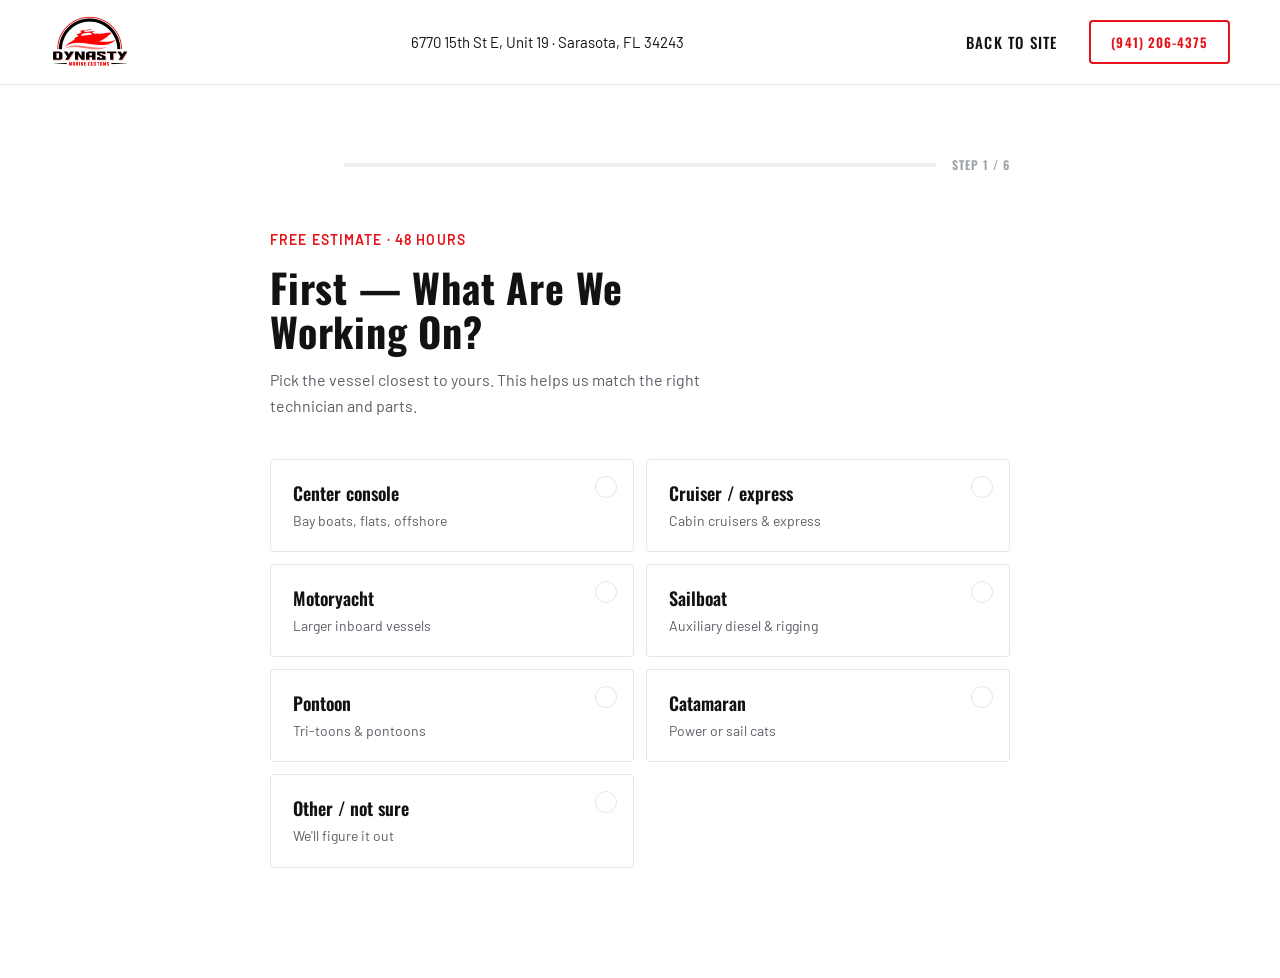
==== website/quote.html @ d771c6e1 "Dynasty Marine Customs — codebase and agent handoff Website source (8 static pages), agent operating" ====
<!DOCTYPE html>
<html lang="en">
<head>
<meta charset="UTF-8">
<meta name="viewport" content="width=device-width, initial-scale=1.0">
<title>Build Your Estimate — Dynasty Marine Customs | Sarasota, FL</title>
<meta name="description" content="Answer a few quick questions and we'll build a tailored marine service estimate. Free estimates within 48 hours across Florida's Suncoast.">
<link rel="icon" href="assets/logo.png">
<link rel="preconnect" href="https://fonts.googleapis.com">
<link rel="preconnect" href="https://fonts.gstatic.com" crossorigin>
<link href="https://fonts.googleapis.com/css2?family=Oswald:wght@300;400;500;600;700&family=Barlow:wght@400;500;600;700&display=swap" rel="stylesheet">
<link rel="stylesheet" href="assets/dynasty.css">
<style>
/* ---- quote wizard (page-specific, built on Dynasty tokens) ---- */
.quote-wrap{max-width:820px; margin:0 auto; padding:clamp(28px,5vw,64px) var(--gutter) clamp(60px,9vw,110px);
  min-height:calc(100vh - 76px); display:flex; flex-direction:column}
.q-top{display:flex; align-items:center; gap:16px; margin-bottom:clamp(26px,5vw,48px)}
.q-back{display:inline-flex; align-items:center; gap:7px; font-family:var(--font-display); font-size:13px;
  font-weight:var(--fw-semibold); letter-spacing:var(--ls-caps); text-transform:uppercase; color:var(--text-secondary);
  background:transparent; border:none; cursor:pointer; padding:6px 2px; transition:color var(--dur-base) var(--ease-standard)}
.q-back:hover{color:var(--brand-primary)}
.q-back[hidden]{visibility:hidden}
.q-prog{flex:1; height:4px; background:var(--fog); overflow:hidden}
.q-prog i{display:block; height:100%; width:0; background:var(--brand-primary); transition:width .45s var(--ease-standard)}
.q-count{font-family:var(--font-display); font-size:var(--fs-caption); font-weight:var(--fw-semibold);
  letter-spacing:var(--ls-caps); text-transform:uppercase; color:var(--text-muted); white-space:nowrap;
  font-variant-numeric:tabular-nums}

.q-stage{flex:1}
.q-card{animation:qin .34s var(--ease-standard)}
@keyframes qin{from{opacity:0; transform:translateY(12px)} to{opacity:1; transform:none}}
@media(prefers-reduced-motion:reduce){.q-card{animation:none}}
.q-kick{display:block; margin-bottom:14px}
.q-h{font-family:var(--font-display); font-size:clamp(28px,4.6vw,var(--fs-display-lg)); font-weight:var(--fw-bold);
  line-height:var(--lh-tight); letter-spacing:var(--ls-display); color:var(--text-primary); max-width:20ch}
.q-sub{font-family:var(--font-body); color:var(--text-secondary); font-size:var(--fs-body-md);
  line-height:var(--lh-body); margin-top:14px; max-width:48ch}

.opts{display:grid; grid-template-columns:repeat(2,minmax(0,1fr)); gap:12px; margin-top:clamp(26px,4vw,40px)}
.opts.one{grid-template-columns:1fr}
.opt{position:relative; text-align:left; background:var(--surface-card); border:1px solid var(--border-default);
  border-radius:var(--radius-sm); padding:20px 22px; cursor:pointer; font-family:inherit;
  transition:border-color var(--dur-base) var(--ease-standard), background var(--dur-base) var(--ease-standard);
  display:flex; flex-direction:column; gap:5px}
.opt:hover{border-color:var(--ink-300)}
.opt.sel{border-color:var(--brand-primary); background:var(--red-100)}
.opt .ot{font-family:var(--font-display); font-weight:var(--fw-semibold); font-size:18px;
  color:var(--text-primary); padding-right:30px}
.opt .od{font-family:var(--font-body); font-size:var(--fs-body-sm); color:var(--text-secondary); line-height:1.45}
.opt .ck{position:absolute; top:16px; right:16px; width:22px; height:22px; border-radius:50%;
  border:1.5px solid var(--border-default); display:flex; align-items:center; justify-content:center;
  transition:var(--dur-base) var(--ease-standard); color:var(--white)}
.opt.sel .ck{background:var(--brand-primary); border-color:var(--brand-primary)}
.opt:not(.sel) .ck svg{opacity:0}
.opt.multi .ck{border-radius:var(--radius-sm)}
@media(max-width:560px){.opts{grid-template-columns:1fr}}

.q-actions{display:flex; align-items:center; gap:16px; margin-top:clamp(28px,4vw,40px); flex-wrap:wrap}
.q-skip{background:transparent; border:none; cursor:pointer; font-family:var(--font-body); font-size:var(--fs-body-sm);
  font-weight:var(--fw-semibold); color:var(--text-muted); text-decoration:underline; text-underline-offset:3px;
  transition:color var(--dur-base) var(--ease-standard)}
.q-skip:hover{color:var(--brand-primary)}
.q-note{font-family:var(--font-body); font-size:var(--fs-body-sm); color:var(--text-muted)}

/* mini dual-select block (engine) */
.q-block{margin-top:26px}
.q-block + .q-block{margin-top:24px}
.q-bl-l{font-family:var(--font-display); font-size:var(--fs-caption); font-weight:var(--fw-semibold);
  letter-spacing:var(--ls-caps); text-transform:uppercase; color:var(--brand-primary); margin-bottom:12px}
.chips{display:flex; flex-wrap:wrap; gap:9px}
.chip{background:var(--surface-card); border:1px solid var(--border-default); border-radius:var(--radius-sm);
  padding:10px 18px; font-family:var(--font-display); font-size:14px; font-weight:var(--fw-medium);
  letter-spacing:.02em; color:var(--text-secondary); cursor:pointer;
  transition:var(--dur-base) var(--ease-standard)}
.chip:hover{border-color:var(--ink-300)}
.chip.sel{background:var(--brand-primary); border-color:var(--brand-primary); color:var(--white)}

/* form */
.fields{display:grid; grid-template-columns:1fr 1fr; gap:16px; margin-top:clamp(26px,4vw,38px)}
.fields .field{display:flex; flex-direction:column; gap:7px; margin:0}
.fields .field.full{grid-column:1/-1}
.fields .field label{font-family:var(--font-display); font-size:var(--fs-caption); font-weight:var(--fw-semibold);
  letter-spacing:var(--ls-caps); text-transform:uppercase; color:var(--text-secondary)}
.fields .field label .req{color:var(--brand-primary)}
.fields .field input, .fields .field textarea{font-family:var(--font-body); font-size:var(--fs-body-md);
  color:var(--text-primary); background:var(--surface-card); border:1px solid var(--border-default);
  border-radius:var(--radius-sm); padding:14px 16px; width:100%;
  transition:border-color var(--dur-base) var(--ease-standard)}
.fields .field input:focus, .fields .field textarea:focus{outline:2px solid var(--focus-ring); outline-offset:1px;
  border-color:var(--brand-primary)}
.fields .field textarea{resize:vertical; min-height:96px}
.fields .field .err{font-family:var(--font-body); font-size:13px; color:var(--brand-primary);
  font-weight:var(--fw-semibold); display:none}
.fields .field.invalid input{border-color:var(--brand-primary)}
.fields .field.invalid .err{display:block}
@media(max-width:560px){.fields{grid-template-columns:1fr}}

/* review */
.rev-list{margin-top:clamp(24px,4vw,36px); border-top:1px solid var(--border-default)}
.rev-row{display:grid; grid-template-columns:minmax(0,.5fr) minmax(0,1fr) auto; gap:18px; align-items:baseline;
  padding:16px 4px; border-bottom:1px solid var(--border-default)}
.rev-row .rk{font-family:var(--font-display); font-size:var(--fs-caption); font-weight:var(--fw-semibold);
  letter-spacing:var(--ls-caps); text-transform:uppercase; color:var(--text-muted)}
.rev-row .rv{font-family:var(--font-body); font-size:var(--fs-body-md); color:var(--text-primary)}
.rev-row .re{font-family:var(--font-body); font-size:13px; font-weight:var(--fw-semibold); color:var(--brand-primary);
  background:transparent; border:none; cursor:pointer; text-decoration:underline; text-underline-offset:3px}
.rev-cta{margin-top:clamp(30px,4vw,42px); display:flex; gap:14px; flex-wrap:wrap; align-items:center}
.rev-fine{font-family:var(--font-body); font-size:13px; color:var(--text-muted); margin-top:20px;
  max-width:54ch; line-height:var(--lh-body)}

/* thank you */
.ty{text-align:center; max-width:560px; margin:clamp(30px,8vw,80px) auto 0}
.ty .seal{width:66px; height:66px; border-radius:50%; background:var(--red-100); border:2px solid var(--red-500);
  display:flex; align-items:center; justify-content:center; margin:0 auto 26px; color:var(--brand-primary)}
.ty h2{font-family:var(--font-display); font-size:clamp(30px,5vw,var(--fs-display-lg)); font-weight:var(--fw-bold);
  line-height:var(--lh-tight); letter-spacing:var(--ls-display)}
.ty p{font-family:var(--font-body); color:var(--text-secondary); font-size:var(--fs-body-lg);
  line-height:var(--lh-body); margin-top:18px}
.ty .acts{margin-top:34px; display:flex; gap:12px; justify-content:center; flex-wrap:wrap}
</style>
</head>
<body>

<header class="site">
  <div class="wrap masthead">
    <a class="brand" href="index.html"><img src="assets/logo.png" alt="Dynasty Marine Customs"></a>
    <div class="addr">6770 15th St E, Unit 19 &middot; Sarasota, FL 34243</div>
    <nav class="mnav">
      <a class="lk" href="index.html">Back to site</a>
      <a class="btn btn-outline btn-sm" href="tel:+19412064375">(941) 206-4375</a>
    </nav>
  </div>
</header>

<main class="quote-wrap">
  <div class="q-top">
    <button class="q-back" id="qBack" hidden>
      <svg width="15" height="15" viewBox="0 0 24 24" fill="none" stroke="currentColor" stroke-width="2.4" stroke-linecap="round" stroke-linejoin="round"><path d="M19 12H5M12 19l-7-7 7-7"/></svg>
      Back
    </button>
    <div class="q-prog"><i id="qBar"></i></div>
    <span class="q-count" id="qCount">Step 1</span>
  </div>
  <div class="q-stage" id="qStage"></div>
</main>

<script>
const PHONE='+19412064375', PHONE_DISPLAY='(941) 206-4375', EMAIL='info@dynastymarinecustoms.com';
const A={vessel:'',needs:[],engineType:'',engineCount:'',elec:[],lastService:'',installs:[],timeframe:'',budget:'',name:'',phone:'',email:'',makeModel:'',location:'',notes:''};

const check='<span class="ck"><svg width="12" height="12" viewBox="0 0 24 24" fill="none" stroke="currentColor" stroke-width="3.2" stroke-linecap="round" stroke-linejoin="round"><path d="M20 6L9 17l-5-5"/></svg></span>';

/* single-select option sets */
const VESSELS=[
  ['Center console','Bay boats, flats, offshore'],
  ['Cruiser / express','Cabin cruisers & express'],
  ['Motoryacht','Larger inboard vessels'],
  ['Sailboat','Auxiliary diesel & rigging'],
  ['Pontoon','Tri-toons & pontoons'],
  ['Catamaran','Power or sail cats'],
  ['Other / not sure',"We'll figure it out"],
];
const NEEDS=[
  ['Annual service & maintenance','Seasonal inspection, keep her survey-ready'],
  ['Engine repower','New diesel, gas, or outboard power'],
  ['Outdrive & outboard','Lower unit, gearcase, outboard service'],
  ['Marine electronics','Nav, switching, radar, audio'],
  ['Oil, fuel & cooling','Oil changes, fuel & cooling care'],
  ['Custom install','Audio, SeaDek, lighting, PPF & more'],
  ['Not sure — diagnose it',"Something's off, help us pin it down"],
];
const TIMEFRAME=[
  ['ASAP','Something needs attention now'],
  ['This month','Ready to schedule soon'],
  ['This season','Planning the next few weeks'],
  ['Just planning ahead','Gathering info for later'],
];
const BUDGET=[
  ['Under $1,000',''],['$1,000 – $5,000',''],['$5,000 – $15,000',''],['$15,000+',''],['Not sure yet',"That's fine — we'll advise"],
];
const ELEC=[['New display / chartplotter'],['Full nav & radar package'],['Digital switching & monitoring'],['Marine audio'],['Not sure yet']];
const INSTALLS=[['Marine audio (Wet Sounds)'],['SeaDek flooring'],['Lighting (Lumitec)'],['Anchor (PowerPole / Minn Kota)'],['Paint protection film'],['Something else']];

function buildFlow(){
  const f=['vessel','needs'];
  if(A.needs.includes('Engine repower')) f.push('engine');
  else if(A.needs.includes('Marine electronics')) f.push('elec');
  else if(A.needs.includes('Annual service & maintenance')) f.push('service');
  else if(A.needs.includes('Custom install')) f.push('install');
  f.push('timeframe','budget','details','review');
  return f;
}
let idx=0, done=false;

const stage=document.getElementById('qStage');
const bar=document.getElementById('qBar'), count=document.getElementById('qCount'), back=document.getElementById('qBack');

function render(){
  const flow=buildFlow();
  if(idx>=flow.length) idx=flow.length-1;
  const id=flow[idx];
  const total=flow.length;
  bar.style.width=((idx)/(total-1)*100)+'%';
  count.textContent=done?'Done':`Step ${idx+1} / ${total}`;
  back.hidden = idx===0 || done;
  stage.innerHTML=SCREENS[id]();
  wire(id);
}

/* ---------- screen templates ---------- */
function optCards(list,selected,multi){
  return `<div class="opts">`+list.map(o=>{
    const val=o[0]; const sel=multi?selected.includes(val):selected===val;
    return `<button class="opt ${multi?'multi':''} ${sel?'sel':''}" data-v="${val}">
      ${check}
      <span class="ot">${val}</span>${o[1]?`<span class="od">${o[1]}</span>`:''}
    </button>`;
  }).join('')+`</div>`;
}
const SCREENS={
  vessel:()=>`<div class="q-card">
    <span class="eyebrow q-kick">Free estimate &middot; 48 hours</span>
    <h1 class="q-h">First — What Are We Working On?</h1>
    <p class="q-sub">Pick the vessel closest to yours. This helps us match the right technician and parts.</p>
    ${optCards(VESSELS,A.vessel,false)}
  </div>`,
  needs:()=>`<div class="q-card">
    <span class="eyebrow q-kick">What you need</span>
    <h1 class="q-h">What Can We Help With?</h1>
    <p class="q-sub">Choose everything that applies — you can pick more than one.</p>
    ${optCards(NEEDS,A.needs,true)}
    <div class="q-actions">
      <button class="btn btn-primary" id="cont">Continue</button>
      <span class="q-note" id="needNote">Select at least one to continue</span>
    </div>
  </div>`,
  engine:()=>`<div class="q-card">
    <span class="eyebrow q-kick">Repower details</span>
    <h1 class="q-h">Tell Us About Her Current Power.</h1>
    <p class="q-sub">A rough idea is plenty — we'll confirm the specifics on site.</p>
    <div class="q-block">
      <div class="q-bl-l">Current engine</div>
      <div class="chips" data-grp="engineType">
        ${['Outboard','Inboard diesel','Inboard gas','Sterndrive (I/O)','Not sure'].map(v=>`<button class="chip ${A.engineType===v?'sel':''}" data-v="${v}">${v}</button>`).join('')}
      </div>
    </div>
    <div class="q-block">
      <div class="q-bl-l">How many engines</div>
      <div class="chips" data-grp="engineCount">
        ${['1','2','3+'].map(v=>`<button class="chip ${A.engineCount===v?'sel':''}" data-v="${v}">${v}</button>`).join('')}
      </div>
    </div>
    <div class="q-actions"><button class="btn btn-primary" id="cont">Continue</button></div>
  </div>`,
  elec:()=>`<div class="q-card">
    <span class="eyebrow q-kick">Electronics</span>
    <h1 class="q-h">What Are You After at the Helm?</h1>
    <p class="q-sub">Pick anything that fits — we install and calibrate it all.</p>
    ${optCards(ELEC,A.elec,true)}
    <div class="q-actions"><button class="btn btn-primary" id="cont">Continue</button></div>
  </div>`,
  service:()=>`<div class="q-card">
    <span class="eyebrow q-kick">Maintenance</span>
    <h1 class="q-h">When Was Her Last Full Service?</h1>
    <p class="q-sub">This helps us scope how thorough the inspection needs to be.</p>
    ${optCards([['This season'],['Last year'],['2+ years ago'],['New to me / unknown']],A.lastService,false)}
  </div>`,
  install:()=>`<div class="q-card">
    <span class="eyebrow q-kick">Custom install</span>
    <h1 class="q-h">What Are We Adding?</h1>
    <p class="q-sub">Select everything you're considering.</p>
    ${optCards(INSTALLS,A.installs,true)}
    <div class="q-actions"><button class="btn btn-primary" id="cont">Continue</button></div>
  </div>`,
  timeframe:()=>`<div class="q-card">
    <span class="eyebrow q-kick">Timing</span>
    <h1 class="q-h">When Would You Like to Get on the Schedule?</h1>
    ${optCards(TIMEFRAME,A.timeframe,false)}
  </div>`,
  budget:()=>`<div class="q-card">
    <span class="eyebrow q-kick">Budget &middot; optional</span>
    <h1 class="q-h">Any Budget in Mind?</h1>
    <p class="q-sub">Totally optional — it just helps us tailor the recommendation to what matters most to you.</p>
    ${optCards(BUDGET,A.budget,false)}
    <div class="q-actions"><button class="q-skip" id="skip">Skip this step</button></div>
  </div>`,
  details:()=>`<div class="q-card">
    <span class="eyebrow q-kick">Almost done</span>
    <h1 class="q-h">Where Should We Send the Estimate?</h1>
    <p class="q-sub">We'll reach out within 48 hours. No spam, no obligation.</p>
    <div class="fields">
      <div class="field" data-f="name"><label>Name <span class="req">*</span></label><input id="f-name" value="${esc(A.name)}" placeholder="Your name" autocomplete="name"><span class="err">Please add your name</span></div>
      <div class="field" data-f="phone"><label>Phone <span class="req">*</span></label><input id="f-phone" value="${esc(A.phone)}" placeholder="(941) 000-0000" inputmode="tel" autocomplete="tel"><span class="err">Please add a phone number</span></div>
      <div class="field full" data-f="email"><label>Email <span class="req">*</span></label><input id="f-email" value="${esc(A.email)}" placeholder="you@email.com" inputmode="email" autocomplete="email"><span class="err">Please add a valid email</span></div>
      <div class="field" data-f="makeModel"><label>Vessel make &amp; model</label><input id="f-mm" value="${esc(A.makeModel)}" placeholder="e.g. Grady-White 282"></div>
      <div class="field" data-f="location"><label>Where's she kept?</label><input id="f-loc" value="${esc(A.location)}" placeholder="Marina or city"></div>
      <div class="field full" data-f="notes"><label>Anything else we should know?</label><textarea id="f-notes" placeholder="Symptoms, deadlines, questions…">${esc(A.notes)}</textarea></div>
    </div>
    <div class="q-actions"><button class="btn btn-primary" id="cont">Review request</button></div>
  </div>`,
  review:()=>{
    const rows=summaryRows();
    return `<div class="q-card">
      <span class="eyebrow q-kick">Review</span>
      <h1 class="q-h">Here's What We'll Send.</h1>
      <p class="q-sub">Give it a look — tap edit on anything you'd like to change.</p>
      <div class="rev-list">${rows}</div>
      <div class="rev-cta">
        <button class="btn btn-primary" id="send">Send to Dynasty</button>
        <a class="btn btn-outline" href="tel:${PHONE}">Or call ${PHONE_DISPLAY}</a>
      </div>
      <p class="rev-fine">Tapping &ldquo;Send&rdquo; opens a pre-filled email to our shop with your answers — just hit send in your mail app. Prefer to talk it through? Give us a call anytime during shop hours.</p>
    </div>`;
  },
  thanks:()=>`<div class="ty q-card">
    <div class="seal"><svg width="30" height="30" viewBox="0 0 24 24" fill="none" stroke="currentColor" stroke-width="2.4" stroke-linecap="round" stroke-linejoin="round"><path d="M20 6L9 17l-5-5"/></svg></div>
    <h2>Your Request Is Ready.</h2>
    <p>We just opened a pre-filled email in your mail app — hit send and we'll get back to you within 48 hours. Didn't see it open? Call us and we'll take the details over the phone.</p>
    <div class="acts">
      <a class="btn btn-primary" href="tel:${PHONE}">Call ${PHONE_DISPLAY}</a>
      <a class="btn btn-outline" href="index.html">Back to site</a>
    </div>
  </div>`
};

/* ---------- wiring ---------- */
function wire(id){
  stage.querySelectorAll('.opt').forEach(el=>el.addEventListener('click',()=>onOpt(id,el)));
  stage.querySelectorAll('.chip').forEach(el=>el.addEventListener('click',()=>{
    const grp=el.closest('.chips').dataset.grp;
    A[grp]=el.dataset.v;
    el.closest('.chips').querySelectorAll('.chip').forEach(c=>c.classList.toggle('sel',c===el));
  }));
  const cont=stage.querySelector('#cont'); if(cont) cont.addEventListener('click',()=>onContinue(id));
  const skip=stage.querySelector('#skip'); if(skip) skip.addEventListener('click',()=>{A.budget=A.budget||'—skipped—';next();});
  const send=stage.querySelector('#send'); if(send) send.addEventListener('click',submit);
  stage.querySelectorAll('.re').forEach(el=>el.addEventListener('click',()=>{idx=parseInt(el.dataset.to,10);done=false;render();}));
  const map={'f-name':'name','f-phone':'phone','f-email':'email','f-mm':'makeModel','f-loc':'location','f-notes':'notes'};
  Object.entries(map).forEach(([fid,key])=>{const inp=stage.querySelector('#'+fid); if(inp) inp.addEventListener('input',e=>A[key]=e.target.value);});
}
function onOpt(id,el){
  const v=el.dataset.v;
  if(id==='needs'){ toggleMulti('needs',v,el); const n=stage.querySelector('#needNote'); if(n) n.style.display=A.needs.length?'none':''; return; }
  if(id==='elec'){ toggleMulti('elec',v,el); return; }
  if(id==='install'){ toggleMulti('installs',v,el); return; }
  const key = id==='vessel'?'vessel': id==='timeframe'?'timeframe': id==='budget'?'budget': id==='service'?'lastService':null;
  if(!key) return;
  A[key]=v;
  stage.querySelectorAll('.opt').forEach(o=>o.classList.toggle('sel',o===el));
  setTimeout(next,240);
}
function toggleMulti(key,v,el){
  const arr=A[key]; const i=arr.indexOf(v);
  if(i>=0) arr.splice(i,1); else arr.push(v);
  el.classList.toggle('sel');
}
function onContinue(id){
  if(id==='needs' && !A.needs.length){ const n=stage.querySelector('#needNote'); if(n){n.style.color='var(--brand-primary)';} return; }
  if(id==='details'){ if(!validate()) return; }
  next();
}
function validate(){
  let ok=true;
  const set=(f,bad)=>{const el=stage.querySelector(`.field[data-f="${f}"]`); el.classList.toggle('invalid',bad); if(bad)ok=false;};
  set('name',!A.name.trim());
  set('phone',A.phone.replace(/\D/g,'').length<7);
  set('email',!/^[^\s@]+@[^\s@]+\.[^\s@]+$/.test(A.email.trim()));
  return ok;
}
function next(){ idx++; render(); scrollTo({top:0,behavior:'smooth'}); }
back.addEventListener('click',()=>{ if(idx>0){idx--; render(); scrollTo({top:0,behavior:'smooth'});} });

/* ---------- summary + submit ---------- */
function summaryFields(){
  const flow=buildFlow();
  const items=[];
  items.push(['Vessel',A.vessel||'—',flow.indexOf('vessel')]);
  items.push(['Needs',A.needs.length?A.needs.join(', '):'—',flow.indexOf('needs')]);
  if(flow.includes('engine')) items.push(['Engine',[A.engineType,A.engineCount&&A.engineCount+' engine(s)'].filter(Boolean).join(' · ')||'—',flow.indexOf('engine')]);
  if(flow.includes('elec')) items.push(['Electronics',A.elec.join(', ')||'—',flow.indexOf('elec')]);
  if(flow.includes('service')) items.push(['Last service',A.lastService||'—',flow.indexOf('service')]);
  if(flow.includes('install')) items.push(['Install',A.installs.join(', ')||'—',flow.indexOf('install')]);
  items.push(['Timeframe',A.timeframe||'—',flow.indexOf('timeframe')]);
  items.push(['Budget',(A.budget&&A.budget!=='—skipped—')?A.budget:'Not specified',flow.indexOf('budget')]);
  const contact=[A.name,A.phone,A.email].filter(Boolean).join(' · ');
  items.push(['Contact',contact||'—',flow.indexOf('details')]);
  if(A.makeModel) items.push(['Make / model',A.makeModel,flow.indexOf('details')]);
  if(A.location) items.push(['Kept at',A.location,flow.indexOf('details')]);
  if(A.notes) items.push(['Notes',A.notes,flow.indexOf('details')]);
  return items;
}
function summaryRows(){
  return summaryFields().map(([k,v,to])=>`<div class="rev-row">
    <span class="rk">${k}</span><span class="rv">${esc(v)}</span>
    <button class="re" data-to="${to}">Edit</button></div>`).join('');
}
function submit(){
  const lines=['New estimate request — Dynasty Marine Customs','',...summaryFields().map(([k,v])=>`${k}: ${v}`),'','— Sent from dynastymarinecustoms.com'];
  const subject=`Estimate request — ${A.vessel||'Marine service'}${A.name?' — '+A.name:''}`;
  location.href=`mailto:${EMAIL}?subject=${encodeURIComponent(subject)}&body=${encodeURIComponent(lines.join('\n'))}`;
  done=true; back.hidden=true; bar.style.width='100%'; count.textContent='Done';
  stage.innerHTML=SCREENS.thanks();
}
function esc(s){return (s==null?'':String(s)).replace(/[&<>"]/g,c=>({'&':'&amp;','<':'&lt;','>':'&gt;','"':'&quot;'}[c]));}

render();
</script>
</body>
</html>
---- website/assets/dynasty.css ----
/* ============================================================================
 * Dynasty Marine Customs — production stylesheet
 * Implements the "Dynasty Marine Customs Design System" (Claude Design project
 * cf21adec-6eed-48be-96cb-09efe936d4f1). Tokens mirrored from
 * ../../design-system/tokens/*.css — do not diverge; re-pull and update both.
 *
 * Palette: brand red on black/white (garage/workshop, not nautical pastel).
 * Type: Oswald (condensed display) + Barlow (humanist body).
 * Flat/matte, hairline borders, 4-8px radii, minimal motion.
 * ========================================================================== */

/* ---- tokens: colors ---- */
:root{
--red-700:#B80F14;--red-600:#E4141A;--red-500:#F5251F;--red-100:#FDE4E3;
--black:#0A0A0A;--ink-900:#101214;--ink-700:#2B2E33;--ink-500:#5A5F66;--ink-300:#9AA0A6;--ink-100:#E4E6E8;
--white:#FFFFFF;--off-white:#F6F7F8;--fog:#EDEFF1;
--water-900:#0E1B24;--water-700:#1B3444;--water-500:#3D6B84;
--surface-page:var(--white);--surface-sunk:var(--off-white);--surface-dark:var(--black);--surface-card:var(--white);
--text-primary:var(--ink-900);--text-secondary:var(--ink-500);--text-inverse:var(--white);--text-muted:var(--ink-300);
--brand-primary:var(--red-600);--brand-primary-hover:var(--red-700);--brand-primary-active:var(--red-700);
--border-default:var(--ink-100);--border-strong:var(--ink-700);--border-inverse:rgba(255,255,255,.18);
--focus-ring:var(--red-500);
}
/* ---- tokens: typography ---- */
:root{
--font-display:"Oswald",Impact,"Arial Narrow",sans-serif;
--font-body:"Barlow","Helvetica Neue",Arial,sans-serif;
--fs-display-xl:56px;--fs-display-lg:40px;--fs-display-md:30px;--fs-display-sm:24px;
--fs-body-lg:19px;--fs-body-md:16px;--fs-body-sm:14px;--fs-caption:12px;
--lh-tight:1.1;--lh-heading:1.25;--lh-body:1.6;
--ls-display:.02em;--ls-caps:.08em;
--fw-regular:400;--fw-medium:500;--fw-semibold:600;--fw-bold:700;
}
/* ---- tokens: spacing ---- */
:root{
--space-1:4px;--space-2:8px;--space-3:12px;--space-4:16px;--space-5:24px;--space-6:32px;
--space-7:48px;--space-8:64px;--space-9:96px;--space-10:128px;
--radius-sm:4px;--radius-md:8px;--radius-lg:14px;--radius-pill:999px;
--container-max:1180px;
--shadow-sm:0 1px 2px rgba(10,10,10,.08);
--shadow-md:0 4px 16px rgba(10,10,10,.12);
--shadow-lg:0 12px 32px rgba(10,10,10,.22);
--shadow-inset:inset 0 1px 3px rgba(0,0,0,.15);
--ease-standard:cubic-bezier(.4,0,.2,1);
--dur-fast:120ms;--dur-base:200ms;
/* responsive section rhythm derived from --space-8/-9 */
--sec-y:clamp(48px,7vw,var(--space-9));
--gutter:clamp(20px,4vw,40px);
}

/* ============================ base ============================ */
*{box-sizing:border-box;margin:0;padding:0}
html{scroll-behavior:smooth}
html,body{overflow-x:clip}
body{
  background:var(--surface-page); color:var(--text-primary);
  font-family:var(--font-body); font-size:var(--fs-body-md); line-height:var(--lh-body);
  -webkit-font-smoothing:antialiased;
}
h1,h2,h3,h4{font-family:var(--font-display); font-weight:var(--fw-medium);
  line-height:var(--lh-tight); letter-spacing:var(--ls-display)}
a{color:inherit; text-decoration:none}
img{max-width:100%; display:block}
:focus-visible{outline:2px solid var(--focus-ring); outline-offset:3px}
@media(prefers-reduced-motion:reduce){*{animation:none!important; transition:none!important}}

.wrap{max-width:var(--container-max); margin:0 auto; padding:0 var(--gutter)}

/* section scaffolding — alternating white / off-white / black full-width bands */
.sec{padding:var(--sec-y) 0}
.sec-sunk{background:var(--surface-sunk)}
.sec-dark{background:var(--surface-dark); color:var(--text-inverse)}
.sec-ink{background:var(--ink-900); color:var(--text-inverse)}
.sec-dark h1,.sec-dark h2,.sec-dark h3,.sec-dark h4,
.sec-ink h1,.sec-ink h2,.sec-ink h3,.sec-ink h4{color:var(--text-inverse)}

/* headings scale down on small screens without dropping the condensed look */
.h-xl{font-size:clamp(34px,6vw,var(--fs-display-xl)); font-weight:var(--fw-semibold)}
.h-lg{font-size:clamp(27px,4.6vw,var(--fs-display-lg))}
.h-md{font-size:clamp(23px,3.4vw,var(--fs-display-md))}
.h-sm{font-size:clamp(20px,2.4vw,var(--fs-display-sm))}

.lede{font-size:var(--fs-body-lg); line-height:var(--lh-body); color:var(--text-secondary)}
.sec-dark .lede,.sec-ink .lede{color:var(--text-muted)}
.eyebrow{font-family:var(--font-body); font-size:var(--fs-body-sm); font-weight:var(--fw-semibold);
  letter-spacing:var(--ls-caps); text-transform:uppercase; color:var(--brand-primary)}
.sec-head{text-align:center; max-width:760px; margin:0 auto var(--space-7)}
.sec-head p{margin-top:var(--space-3); color:var(--text-secondary)}
.sec-dark .sec-head p,.sec-ink .sec-head p{color:var(--text-muted)}

/* ============================ Button ============================ */
.btn{
  font-family:var(--font-display); font-weight:var(--fw-semibold);
  letter-spacing:var(--ls-caps); text-transform:uppercase;
  font-size:15px; padding:14px 30px;
  border-radius:var(--radius-sm); border:2px solid transparent;
  cursor:pointer; display:inline-flex; align-items:center; justify-content:center; gap:10px;
  transition:background var(--dur-base) var(--ease-standard), color var(--dur-base) var(--ease-standard),
             border-color var(--dur-base) var(--ease-standard), transform var(--dur-fast);
}
.btn:active{transform:translateY(1px)}
.btn-sm{font-size:13px; padding:10px 20px}
.btn-lg{font-size:16px; padding:17px 38px}
.btn-block{width:100%}
.btn[disabled],.btn.is-disabled{opacity:.5; cursor:not-allowed}

.btn-primary{background:var(--brand-primary); color:var(--white)}
.btn-primary:hover{background:var(--brand-primary-hover)}
.btn-dark{background:var(--black); color:var(--white)}
.btn-dark:hover{background:var(--ink-700)}
.btn-outline{background:transparent; color:var(--brand-primary); border-color:var(--brand-primary)}
.btn-outline:hover{background:var(--brand-primary); color:var(--white)}
.btn-ghost{background:transparent; color:var(--white); border-color:rgba(255,255,255,.4)}
.btn-ghost:hover{background:var(--white); color:var(--black); border-color:var(--white)}

/* ============================ Form fields ============================ */
.field{position:relative; width:100%}
.field input,.field textarea,.field select,
input.f,textarea.f,select.f{
  width:100%; box-sizing:border-box; padding:14px 16px;
  font-family:var(--font-body); font-size:var(--fs-body-md); color:var(--text-primary);
  background:var(--white); border:1px solid var(--border-default);
  border-radius:var(--radius-sm); outline:none;
  transition:border-color var(--dur-base) var(--ease-standard);
}
.field textarea,textarea.f{resize:vertical; min-height:112px}
.field input:focus,.field textarea:focus,.field select:focus,
input.f:focus,textarea.f:focus,select.f:focus{border-color:var(--brand-primary)}
.field input::placeholder,.field textarea::placeholder{color:var(--ink-300)}
.field.has-icon input{padding-left:42px}
.field .ico{position:absolute; left:16px; top:50%; transform:translateY(-50%);
  color:var(--ink-500); font-size:15px; pointer-events:none}

/* dark form panel (hero + contact quote box) */
.quote-panel{background:var(--black); color:var(--white);
  padding:var(--space-6); border-radius:var(--radius-md)}
.quote-panel h3{font-size:var(--fs-display-sm); text-align:center; margin-bottom:var(--space-2)}
.quote-panel .note{font-family:var(--font-body); font-size:13px; text-align:center;
  color:var(--ink-300); margin-bottom:var(--space-5); line-height:var(--lh-body)}
.quote-panel form{display:flex; flex-direction:column; gap:var(--space-3)}
/* consent lives here as fine print under Submit — no checkbox to tick */
.quote-panel .fine{font-family:var(--font-body); font-size:var(--fs-caption);
  line-height:var(--lh-body); color:var(--ink-300); text-align:center; margin:0}
.quote-panel .sent{text-align:center; font-family:var(--font-body); color:var(--white); padding:var(--space-6) 0}

/* light variant — the hero panel sits on a dark photo scrim, so it reads better inverted.
   Inputs go sunk-grey here; white-on-white loses the field edges. */
.quote-panel-light{background:var(--white); color:var(--text-primary)}
.quote-panel-light .note{color:var(--text-secondary)}
.quote-panel-light .fine{color:var(--text-secondary)}
.quote-panel-light .sent{color:var(--text-primary)}
.quote-panel-light .f{background:var(--off-white)}

/* ============================ Badges ============================ */
.badge{display:inline-block; padding:6px 14px; border-radius:var(--radius-pill);
  font-family:var(--font-body); font-size:var(--fs-caption); font-weight:var(--fw-semibold);
  letter-spacing:var(--ls-caps); text-transform:uppercase}
.badge-light{background:var(--fog); color:var(--text-primary)}
.badge-dark{background:var(--black); color:var(--white)}
.badge-brand{background:var(--brand-primary); color:var(--white)}

.rating{display:flex; align-items:center; gap:10px; font-family:var(--font-body)}
.rating .stars{font-size:15px; color:var(--red-500); letter-spacing:2px}
.rating .src{font-size:var(--fs-body-sm); color:var(--text-secondary)}
.sec-dark .rating .src,.hero .rating .src{color:rgba(255,255,255,.86)}

/* certification roundels — the site's one piece of "iconography" */
.certs{display:flex; justify-content:center; gap:clamp(20px,5vw,56px); flex-wrap:wrap}
.cert{text-align:center; font-family:var(--font-body); width:120px}
.cert .ring{width:56px; height:56px; margin:0 auto var(--space-2); border-radius:50%;
  border:2px solid var(--red-500); display:flex; align-items:center; justify-content:center;
  font-family:var(--font-display); font-size:14px; letter-spacing:.05em; color:var(--ink-900)}
.cert .lab{font-size:13px; font-weight:var(--fw-semibold); color:var(--text-primary); line-height:1.35}
.sec-dark .cert .ring,.sec-ink .cert .ring{color:var(--white)}
.sec-dark .cert .lab,.sec-ink .cert .lab{color:var(--text-inverse)}

/* ============================ Cards ============================ */
/* image-left / text-right benefit rows on black — flat, hairline border, no shadow */
.benefit{display:flex; gap:var(--space-5); padding:var(--space-5);
  border:1px solid var(--border-inverse); border-radius:var(--radius-sm);
  background:var(--black); color:var(--white); align-items:flex-start}
.benefit img{width:130px; height:130px; object-fit:cover; flex-shrink:0; border-radius:var(--radius-sm)}
.benefit h3{font-size:var(--fs-display-sm); margin-bottom:10px}
.benefit p{font-family:var(--font-body); font-size:var(--fs-body-md);
  line-height:var(--lh-body); color:var(--ink-300)}
@media(max-width:560px){
  .benefit{flex-direction:column; gap:var(--space-4)}
  .benefit img{width:100%; height:180px}
}

.testimonial{padding:22px; background:var(--black); color:var(--white);
  border:1px solid var(--border-inverse); border-radius:var(--radius-sm);
  width:280px; text-align:left}
.testimonial .who{font-family:var(--font-display); font-size:var(--fs-body-md); margin-bottom:6px}
.testimonial .stars{color:var(--red-500); font-size:13px; margin-bottom:var(--space-3)}
.testimonial p{font-family:var(--font-body); font-size:var(--fs-body-sm);
  line-height:var(--lh-body); color:var(--ink-300)}
.testimonial p b{color:var(--white); font-weight:var(--fw-semibold)}
@media(max-width:620px){.testimonial{width:100%}}

/* checklist — circle-check rows */
.checklist{display:grid; grid-template-columns:1fr 1fr; gap:12px 40px; font-family:var(--font-body)}
@media(max-width:640px){.checklist{grid-template-columns:1fr}}
.chk{display:flex; gap:10px; align-items:center; font-size:var(--fs-body-md)}
.chk .mk{width:20px; height:20px; border-radius:50%; border:1.5px solid var(--brand-primary);
  color:var(--brand-primary); display:flex; align-items:center; justify-content:center;
  font-size:11px; flex-shrink:0}
.sec-dark .chk,.sec-ink .chk{color:var(--text-inverse)}
.sec-dark .chk .mk,.sec-ink .chk .mk{border-color:var(--white); color:var(--white)}

/* service tiles (white section, hairline grid) */
.tiles{display:grid; grid-template-columns:repeat(3,minmax(0,1fr)); gap:1px;
  background:var(--border-default); border:1px solid var(--border-default)}
@media(max-width:860px){.tiles{grid-template-columns:repeat(2,minmax(0,1fr))}}
@media(max-width:560px){.tiles{grid-template-columns:1fr}}
.tile{background:var(--white); padding:var(--space-6) var(--space-5);
  display:flex; flex-direction:column; gap:10px; min-height:200px;
  transition:background var(--dur-base) var(--ease-standard)}
.tile:hover{background:var(--off-white)}
.tile .n{font-family:var(--font-display); font-weight:var(--fw-semibold);
  font-size:var(--fs-body-sm); color:var(--brand-primary); letter-spacing:var(--ls-caps)}
.tile h3{font-size:21px}
.tile p{font-family:var(--font-body); font-size:var(--fs-body-sm);
  line-height:var(--lh-body); color:var(--text-secondary); margin-top:auto}
.tile .go{font-family:var(--font-display); font-size:13px; font-weight:var(--fw-semibold);
  letter-spacing:var(--ls-caps); text-transform:uppercase; color:var(--brand-primary); margin-top:12px}

/* ============================ Accordion ============================ */
/* answers are always visible — this is a Q&A list, not a disclosure widget */
.acc{display:flex; flex-direction:column}
.acc .qa{border-bottom:1px solid var(--border-default)}
.acc .q{margin:0; padding:18px 4px 0;
  font-family:var(--font-body); font-size:var(--fs-body-lg); font-weight:var(--fw-medium);
  color:var(--text-primary)}
.acc .a{margin:8px 0 18px; font-family:var(--font-body); font-size:var(--fs-body-md);
  line-height:var(--lh-body); color:var(--text-secondary); max-width:68ch}

/* ============================ Header ============================ */
header.site{position:sticky; top:0; z-index:60; background:var(--white);
  border-bottom:1px solid var(--border-default)}
.masthead{display:flex; align-items:center; justify-content:space-between;
  gap:var(--space-4); padding:14px 0; flex-wrap:wrap}
.masthead .brand img{height:56px; width:auto}
.masthead .addr{font-family:var(--font-body); font-size:15px; color:var(--text-primary)}
.mnav{display:flex; align-items:center; gap:var(--space-6)}
.mnav a.lk{font-family:var(--font-display); font-size:15px; font-weight:var(--fw-medium);
  letter-spacing:var(--ls-caps); text-transform:uppercase; color:var(--text-primary);
  transition:color var(--dur-base) var(--ease-standard)}
.mnav a.lk:hover,.mnav a.lk.on{color:var(--brand-primary)}
@media(max-width:1020px){.masthead .addr{display:none}}
@media(max-width:860px){.mnav a.lk{display:none}}
@media(max-width:560px){.masthead .brand img{height:44px}}

/* ============================ Hero ============================ */
/* Photo is set per-page (background-image on .hero) so the url() resolves against the
   document, not this stylesheet. The scrim lives here — readme: gradients only as hero scrims. */
.hero{position:relative; padding:var(--sec-y) 0; color:var(--white);
  background:var(--water-900) center/cover no-repeat}
.hero::before{content:''; position:absolute; inset:0;
  background:linear-gradient(rgba(10,15,20,.55),rgba(10,15,20,.75))}
.hero > .wrap{position:relative; z-index:1}
.hero-grid{display:grid; grid-template-columns:1.2fr 1fr; gap:var(--space-7); align-items:start}
@media(max-width:940px){.hero-grid{grid-template-columns:1fr; gap:var(--space-6)}}
.hero .kicker{font-family:var(--font-body); font-size:15px; margin-bottom:10px}
.hero h1{margin-bottom:18px}
.hero p.lede{color:rgba(255,255,255,.9); max-width:52ch}
.hero ul.bullets{font-family:var(--font-body); font-size:var(--fs-body-md);
  line-height:2; padding-left:20px; margin-top:var(--space-4)}
.hero .ratings{display:flex; gap:var(--space-6); margin-top:var(--space-5); flex-wrap:wrap}
.hero .cta{display:flex; gap:var(--space-3); flex-wrap:wrap; margin-top:var(--space-5)}

/* ============================ Brands bar ============================ */
.brands{display:flex; justify-content:center; gap:var(--space-6); flex-wrap:wrap;
  font-family:var(--font-display); color:var(--white); font-size:18px; letter-spacing:.04em}
.brands span{opacity:.78; transition:opacity var(--dur-base) var(--ease-standard)}
.brands span:hover{opacity:1}
.brands .more{border:1px solid var(--white); padding:6px 14px; border-radius:var(--radius-sm); opacity:1}

/* ============================ Promo (military / first responders) ============================ */
.promo{background:var(--brand-primary); color:var(--white);
  padding:var(--space-6); border-radius:var(--radius-md); max-width:640px; margin:0 auto}
.promo h3{font-size:var(--fs-display-sm); margin-bottom:var(--space-2)}
.promo p{font-family:var(--font-body); margin-bottom:18px; line-height:var(--lh-body)}
.promo .fine{font-size:var(--fs-caption); opacity:.85; margin:14px 0 0}

/* ============================ Contact band ============================ */
.contact-grid{display:grid; grid-template-columns:1fr 1fr; gap:var(--space-7); align-items:center}
@media(max-width:940px){.contact-grid{grid-template-columns:1fr; gap:var(--space-6)}}
.info h4{font-family:var(--font-display); font-size:var(--fs-caption); font-weight:var(--fw-semibold);
  letter-spacing:var(--ls-caps); text-transform:uppercase; color:var(--brand-primary); margin-bottom:10px}
.info .row{padding:18px 0; border-top:1px solid var(--border-default)}
.info .row:first-child{border-top:none; padding-top:0}
.info p{font-family:var(--font-body); font-size:15px; line-height:1.8; color:var(--text-secondary)}
.info a:hover{color:var(--brand-primary)}
.areas{display:flex; flex-wrap:wrap; gap:8px; margin-top:6px}
.areas span{border:1px solid var(--border-default); padding:8px 15px; border-radius:var(--radius-sm);
  font-family:var(--font-body); font-size:var(--fs-body-sm); color:var(--text-secondary)}

/* ============================ Footer ============================ */
footer.site{background:var(--ink-900); color:var(--ink-300);
  padding:var(--space-7) 0 var(--space-6); font-family:var(--font-body); font-size:13px}
.ft-grid{display:grid; grid-template-columns:1.4fr 1fr 1fr 1fr; gap:var(--space-6)}
@media(max-width:860px){.ft-grid{grid-template-columns:1fr 1fr}}
@media(max-width:520px){.ft-grid{grid-template-columns:1fr}}
footer.site h4{font-family:var(--font-display); font-size:var(--fs-body-md);
  letter-spacing:var(--ls-caps); text-transform:uppercase; color:var(--white); margin-bottom:12px}
footer.site a,footer.site p{display:block; color:var(--ink-300); line-height:2;
  transition:color var(--dur-base) var(--ease-standard)}
footer.site a:hover{color:var(--white)}
.ft-brand img{height:60px; width:auto; margin-bottom:var(--space-3)}
.ft-base{margin-top:var(--space-6); padding-top:var(--space-5);
  border-top:1px solid var(--border-inverse); display:flex; justify-content:space-between;
  flex-wrap:wrap; gap:10px; font-size:var(--fs-caption); color:var(--ink-500)}

/* ============================ Service page layout ============================ */
.crumb{padding:18px 0 0; font-family:var(--font-body); font-size:13px; color:var(--text-secondary);
  display:flex; gap:8px; flex-wrap:wrap}
.crumb a:hover{color:var(--brand-primary)}
.crumb .cur{color:var(--text-primary)}

.svc-hero{display:grid; grid-template-columns:1fr 1fr; gap:clamp(28px,5vw,var(--space-7));
  align-items:center; padding:var(--sec-y) 0}
@media(max-width:900px){.svc-hero{grid-template-columns:1fr} .svc-hero .media{order:-1}}
.svc-hero h1{margin:14px 0 18px; max-width:14ch}
.svc-hero .cta{display:flex; gap:var(--space-3); flex-wrap:wrap; margin-top:var(--space-6)}
.svc-hero .media img{width:100%; height:clamp(280px,40vw,440px); object-fit:cover; border-radius:var(--radius-md)}

.incl{display:grid; grid-template-columns:repeat(3,minmax(0,1fr)); gap:1px;
  background:var(--border-default); border:1px solid var(--border-default)}
@media(max-width:860px){.incl{grid-template-columns:repeat(2,minmax(0,1fr))}}
@media(max-width:560px){.incl{grid-template-columns:1fr}}
.incl .i{background:var(--white); padding:var(--space-6) var(--space-5)}
.incl .i .n{font-family:var(--font-display); font-weight:var(--fw-semibold); font-size:13px;
  color:var(--brand-primary); letter-spacing:var(--ls-caps)}
.incl .i h3{font-size:19px; margin:10px 0 8px}
.incl .i p{font-family:var(--font-body); font-size:var(--fs-body-sm);
  line-height:var(--lh-body); color:var(--text-secondary)}

.steps{display:grid; grid-template-columns:repeat(4,minmax(0,1fr)); gap:1px;
  background:var(--border-inverse); border:1px solid var(--border-inverse)}
@media(max-width:860px){.steps{grid-template-columns:repeat(2,minmax(0,1fr))}}
@media(max-width:480px){.steps{grid-template-columns:1fr}}
.steps .st{background:var(--black); padding:var(--space-6) var(--space-5)}
.steps .st .sn{font-family:var(--font-display); font-weight:var(--fw-semibold);
  font-size:30px; color:var(--red-500); line-height:1}
.steps .st h3{font-size:18px; margin:14px 0 8px; color:var(--white)}
.steps .st p{font-family:var(--font-body); font-size:var(--fs-body-sm);
  line-height:var(--lh-body); color:var(--ink-300)}

.related{display:grid; grid-template-columns:repeat(3,minmax(0,1fr)); gap:1px;
  background:var(--border-default); border:1px solid var(--border-default)}
@media(max-width:860px){.related{grid-template-columns:1fr}}
.related a{background:var(--white); padding:var(--space-5); display:flex; flex-direction:column; gap:8px;
  transition:background var(--dur-base) var(--ease-standard)}
.related a:hover{background:var(--off-white)}
.related a .rn{font-family:var(--font-display); font-weight:var(--fw-semibold); font-size:13px;
  color:var(--brand-primary); letter-spacing:var(--ls-caps)}
.related a h3{font-size:18px}
.related a p{font-family:var(--font-body); font-size:var(--fs-body-sm);
  line-height:var(--lh-body); color:var(--text-secondary)}
.related a .go{font-family:var(--font-display); font-size:13px; letter-spacing:var(--ls-caps);
  text-transform:uppercase; color:var(--brand-primary); margin-top:6px}

/* ---- pending-photography slots (typographic only — no icon system per readme) ---- */
.gallery{display:grid; grid-template-columns:repeat(3,minmax(0,1fr)); gap:var(--space-3)}
@media(max-width:860px){.gallery{grid-template-columns:repeat(2,minmax(0,1fr))}}
@media(max-width:520px){.gallery{grid-template-columns:1fr}}
.slot{display:flex; flex-direction:column; justify-content:flex-end; gap:4px;
  background:var(--surface-sunk); border:1px dashed var(--ink-300);
  border-radius:var(--radius-md); padding:var(--space-5)}
.slot .lab{font-family:var(--font-display); font-size:var(--fs-body-sm); font-weight:var(--fw-semibold);
  letter-spacing:var(--ls-caps); text-transform:uppercase; color:var(--text-primary)}
.slot .hint{font-family:var(--font-body); font-size:13px; line-height:var(--lh-body); color:var(--text-muted)}
.slot.ar-4x3{aspect-ratio:4/3}
.slot.ar-video{aspect-ratio:16/9}
.sec-dark .slot{background:transparent; border-color:var(--border-inverse)}
.sec-dark .slot .lab{color:var(--white)}
.sec-dark .slot .hint{color:var(--ink-300)}

/* ============================ CTA band ============================ */
.ctaband{background:var(--brand-primary); color:var(--white); padding:var(--sec-y) 0}
.ctaband .in{display:grid; grid-template-columns:1.3fr auto; gap:var(--space-6); align-items:center}
@media(max-width:820px){.ctaband .in{grid-template-columns:1fr}}
.ctaband h2{color:var(--white); max-width:18ch}
.ctaband p{font-family:var(--font-body); margin-top:12px; max-width:46ch; line-height:var(--lh-body)}
.ctaband .acts{display:flex; gap:var(--space-3); flex-wrap:wrap}

/* ============================ reveal ============================ */
.reveal{opacity:0; transform:translateY(16px);
  transition:opacity 420ms var(--ease-standard), transform 420ms var(--ease-standard)}
.reveal.in{opacity:1; transform:none}
@media(prefers-reduced-motion:reduce){.reveal{opacity:1; transform:none}}
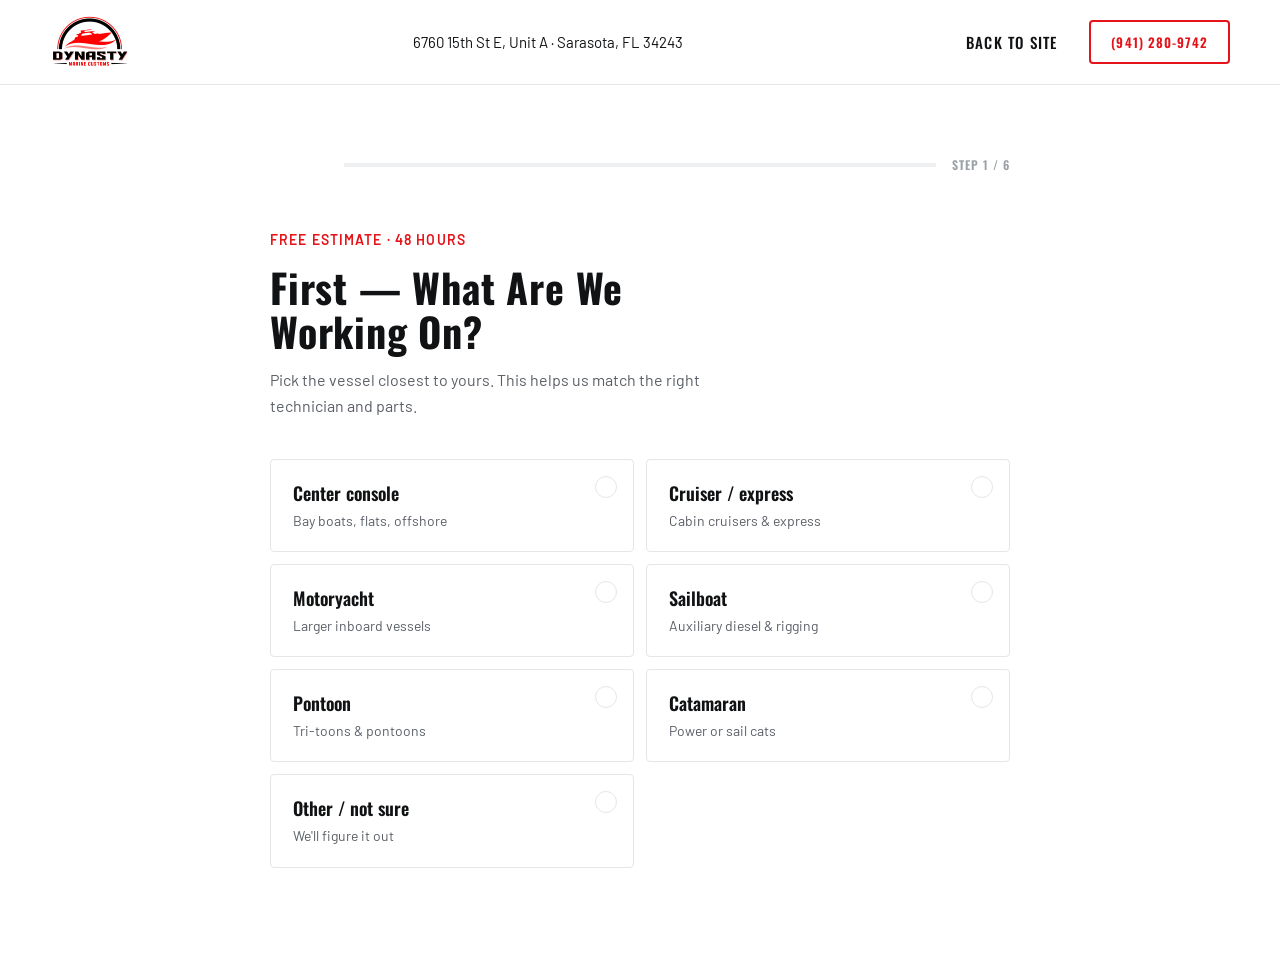
==== commit bad39cce: "Correct NAP to 6760 Unit A / (941) 280-9742; record live-site audit Josh confirmed the public addres" ====
--- a/website/quote.html
+++ b/website/quote.html
@@ -124,10 +124,10 @@
 <header class="site">
   <div class="wrap masthead">
     <a class="brand" href="index.html"><img src="assets/logo.png" alt="Dynasty Marine Customs"></a>
-    <div class="addr">6770 15th St E, Unit 19 &middot; Sarasota, FL 34243</div>
+    <div class="addr">6760 15th St E, Unit A &middot; Sarasota, FL 34243</div>
     <nav class="mnav">
       <a class="lk" href="index.html">Back to site</a>
-      <a class="btn btn-outline btn-sm" href="tel:+19412064375">(941) 206-4375</a>
+      <a class="btn btn-outline btn-sm" href="tel:+19412809742">(941) 280-9742</a>
     </nav>
   </div>
 </header>
@@ -145,7 +145,7 @@
 </main>
 
 <script>
-const PHONE='+19412064375', PHONE_DISPLAY='(941) 206-4375', EMAIL='info@dynastymarinecustoms.com';
+const PHONE='+19412809742', PHONE_DISPLAY='(941) 280-9742', EMAIL='info@dynastymarinecustoms.com';
 const A={vessel:'',needs:[],engineType:'',engineCount:'',elec:[],lastService:'',installs:[],timeframe:'',budget:'',name:'',phone:'',email:'',makeModel:'',location:'',notes:''};
 
 const check='<span class="ck"><svg width="12" height="12" viewBox="0 0 24 24" fill="none" stroke="currentColor" stroke-width="3.2" stroke-linecap="round" stroke-linejoin="round"><path d="M20 6L9 17l-5-5"/></svg></span>';
